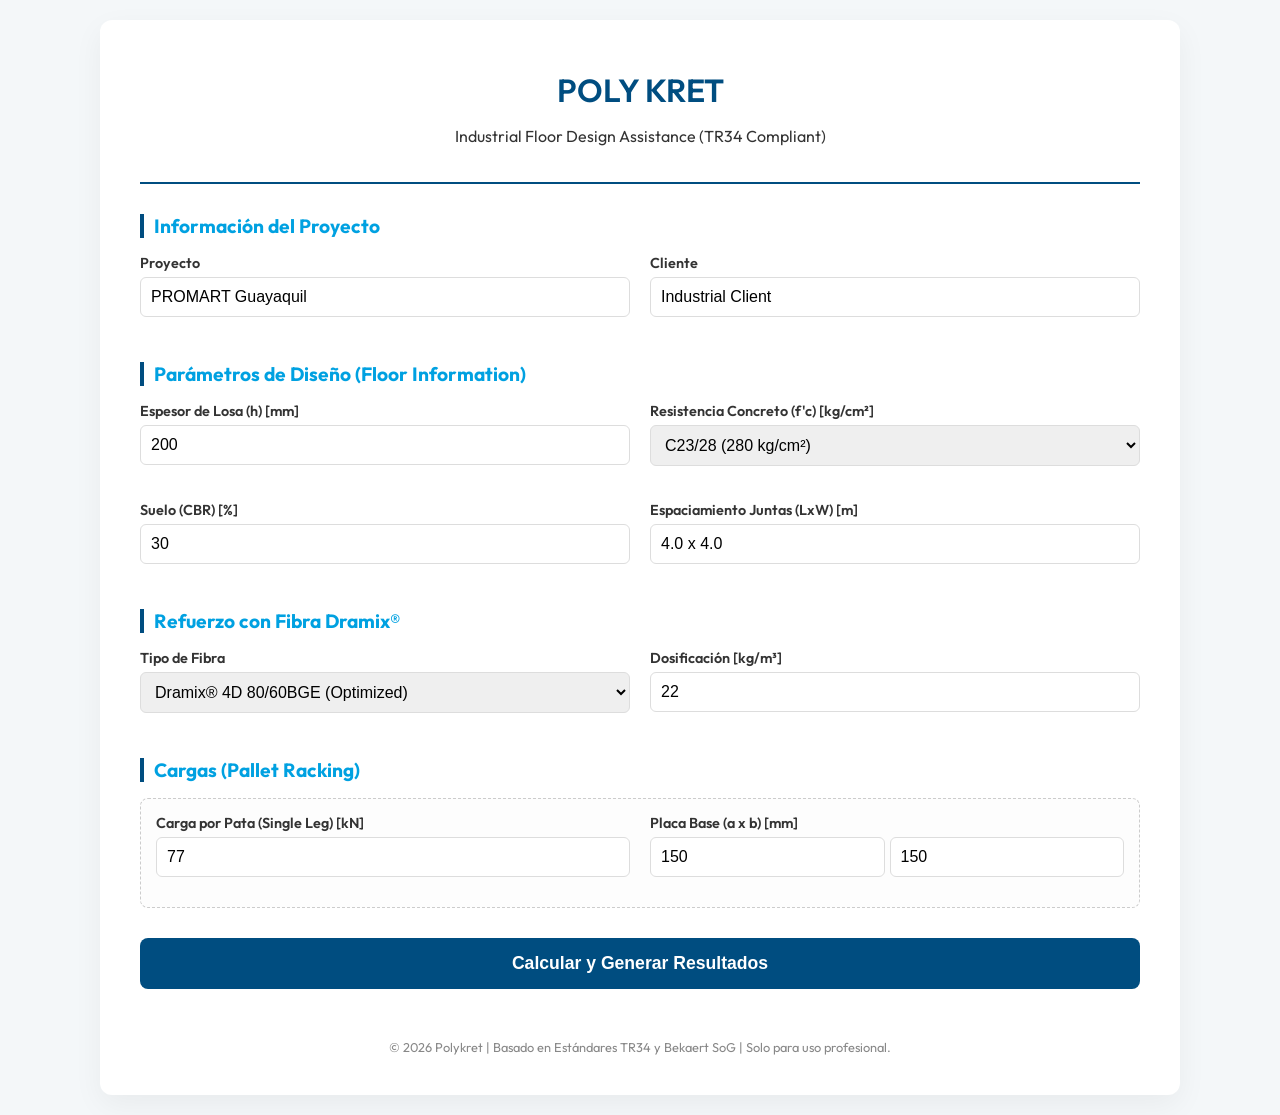
==== templates/index.html @ f8fa5a1f "Final Refactor: Exact Bekaert parameters and SoG Promart formulas" ====
<!DOCTYPE html>
<html lang="es">
<head>
    <meta charset="UTF-8">
    <meta name="viewport" content="width=device-width, initial-scale=1.0">
    <title>Polykret | Material Calculator (Bekaert Standard)</title>
    <link href="https://fonts.googleapis.com/css2?family=Outfit:wght@300;400;600&display=swap" rel="stylesheet">
    <style>
        :root {
            --primary: #004d80;
            --secondary: #00a1e1;
            --accent: #ffcc00;
            --bg: #f4f7f9;
            --card: #ffffff;
            --text: #333;
        }

        body {
            font-family: 'Outfit', sans-serif;
            background-color: var(--bg);
            color: var(--text);
            margin: 0;
            padding: 20px;
        }

        .container {
            max-width: 1000px;
            margin: 0 auto;
            background: var(--card);
            padding: 40px;
            border-radius: 12px;
            box-shadow: 0 10px 30px rgba(0,0,0,0.05);
        }

        header {
            text-align: center;
            border-bottom: 2px solid var(--primary);
            margin-bottom: 30px;
            padding-bottom: 20px;
        }

        header img {
            max-width: 200px;
        }

        h1 { color: var(--primary); margin: 10px 0 5px; font-weight: 600; }
        h2 { color: var(--secondary); font-size: 1.2rem; border-left: 4px solid var(--primary); padding-left: 10px; margin-top: 30px; }

        .form-grid {
            display: grid;
            grid-template-columns: 1fr 1fr;
            gap: 20px;
        }

        .input-group { margin-bottom: 15px; }
        label { display: block; font-weight: 600; margin-bottom: 5px; font-size: 0.9rem; }
        input, select {
            width: 100%;
            padding: 10px;
            border: 1px solid #ddd;
            border-radius: 6px;
            font-size: 1rem;
            box-sizing: border-box;
        }

        .rack-grid {
            background: #fdfdfd;
            padding: 15px;
            border: 1px dashed #ccc;
            border-radius: 8px;
            margin-top: 10px;
        }

        button {
            width: 100%;
            padding: 15px;
            background: var(--primary);
            color: white;
            border: none;
            border-radius: 8px;
            font-size: 1.1rem;
            font-weight: 600;
            cursor: pointer;
            transition: background 0.3s;
            margin-top: 30px;
        }

        button:hover { background: var(--secondary); }

        #results {
            margin-top: 40px;
            padding: 25px;
            background: #eef6fc;
            border-radius: 10px;
            display: none;
        }

        .util-tag {
            display: inline-block;
            padding: 4px 10px;
            border-radius: 4px;
            font-weight: bold;
            font-size: 0.85rem;
        }
        .util-ok { background: #d4edda; color: #155724; }
        .util-fail { background: #f8d7da; color: #721c24; }

        .footer {
            text-align: center;
            margin-top: 50px;
            font-size: 0.8rem;
            color: #888;
        }
    </style>
</head>
<body>

<div class="container">
    <header>
        <h1>POLY KRET</h1>
        <p>Industrial Floor Design Assistance (TR34 Compliant)</p>
    </header>

    <form id="calcForm">
        <h2>Información del Proyecto</h2>
        <div class="form-grid">
            <div class="input-group">
                <label>Proyecto</label>
                <input type="text" name="project_name" value="PROMART Guayaquil">
            </div>
            <div class="input-group">
                <label>Cliente</label>
                <input type="text" name="client_name" value="Industrial Client">
            </div>
        </div>

        <h2>Parámetros de Diseño (Floor Information)</h2>
        <div class="form-grid">
            <div class="input-group">
                <label>Espesor de Losa (h) [mm]</label>
                <input type="number" name="thickness" value="200" required>
            </div>
            <div class="input-group">
                <label>Resistencia Concreto (f'c) [kg/cm²]</label>
                <select name="fc">
                    <option value="210">C17/21 (210 kg/cm²)</option>
                    <option value="240">C20/24 (240 kg/cm²)</option>
                    <option value="280" selected>C23/28 (280 kg/cm²)</option>
                    <option value="350">C28/35 (350 kg/cm²)</option>
                </select>
            </div>
            <div class="input-group">
                <label>Suelo (CBR) [%]</label>
                <input type="number" name="cbr" value="30" step="0.1" required>
            </div>
            <div class="input-group">
                <label>Espaciamiento Juntas (LxW) [m]</label>
                <input type="text" name="joint_spacing" value="4.0 x 4.0">
            </div>
        </div>

        <h2>Refuerzo con Fibra Dramix®</h2>
        <div class="form-grid">
            <div class="input-group">
                <label>Tipo de Fibra</label>
                <select name="fiber_type">
                    <option value="4D 80/60BGE">Dramix® 4D 80/60BGE (Optimized)</option>
                    <option value="3D 80/60BG">Dramix® 3D 80/60BG</option>
                    <option value="5D 65/60BG">Dramix® 5D 65/60BG</option>
                </select>
            </div>
            <div class="input-group">
                <label>Dosificación [kg/m³]</label>
                <input type="number" name="dosage" value="22" step="0.5" required>
            </div>
        </div>

        <h2>Cargas (Pallet Racking)</h2>
        <div class="rack-grid">
            <div class="form-grid">
                <div class="input-group">
                    <label>Carga por Pata (Single Leg) [kN]</label>
                    <input type="number" name="load_f" value="77" required>
                </div>
                <div class="input-group">
                    <label>Placa Base (a x b) [mm]</label>
                    <div style="display:flex;gap:5px;">
                        <input type="number" name="plate_x" value="150">
                        <input type="number" name="plate_y" value="150">
                    </div>
                </div>
            </div>
        </div>

        <button type="submit">Calcular y Generar Resultados</button>
    </form>

    <div id="results">
        <h2 style="margin-top:0">Resultados del Análisis</h2>
        <div id="resultsContent"></div>
        <form action="/generate-pdf" method="POST" id="pdfForm" style="margin-top:20px;">
            <!-- Hidden inputs will be filled by JS -->
            <div id="hiddenInputs"></div>
            <button type="submit" style="background:#28a745">Descargar Memoria Técnica PDF</button>
        </form>
    </div>

    <div class="footer">
        © 2026 Polykret | Basado en Estándares TR34 y Bekaert SoG | Solo para uso profesional.
    </div>
</div>

<script>
    const form = document.getElementById('calcForm');
    const resultsDiv = document.getElementById('results');
    const resultsContent = document.getElementById('resultsContent');
    const hiddenInputs = document.getElementById('hiddenInputs');

    form.onsubmit = async (e) => {
        e.preventDefault();
        const formData = new FormData(form);
        const response = await fetch('/calculate', {
            method: 'POST',
            body: formData
        });
        const data = await response.json();

        resultsContent.innerHTML = `
            <div class="form-grid">
                <div>
                    <p><strong>Módulo K (Suelo):</strong> ${data.k_val} N/mm³</p>
                    <p><strong>Longitud Elástica:</strong> ${data.lel} mm</p>
                </div>
                <div>
                    <p><strong>Pu Centro (ULS):</strong> ${data.m_rd_total} kNm/m</p>
                    <p><strong>Pu Fisuración:</strong> ${data.m_rd_c} kNm/m</p>
                </div>
            </div>
            <h3>Verificaciones de Utilización</h3>
            <table style="width:100%; text-align:left; border-collapse:collapse;">
                <tr style="border-bottom:1px solid #ccc"><th>Posición</th><th>Momento (kNm/m)</th><th>Utilización</th></tr>
                <tr><td>Centro</td><td>${data.m_ed_center}</td><td><span class="util-tag ${data.utilization <= 100 ? 'util-ok' : 'util-fail'}">${data.utilization}%</span></td></tr>
                <tr><td>Juntas</td><td>${data.m_ed_joint}</td><td><span class="util-tag ${data.utilization_joint <= 100 ? 'util-ok' : 'util-fail'}">${data.utilization_joint}%</span></td></tr>
                <tr><td>Bordes</td><td>${data.m_ed_edge}</td><td><span class="util-tag ${data.utilization_edge <= 100 ? 'util-ok' : 'util-fail'}">${data.utilization_edge}%</span></td></tr>
                <tr><td>Suelo</td><td>${data.p_ed_soil} kN/m²</td><td><span class="util-tag ${data.utilization_soil <= 100 ? 'util-ok' : 'util-fail'}">${data.utilization_soil}%</span></td></tr>
            </table>
        `;
        
        resultsDiv.style.display = 'block';

        // Prepare PDF form
        hiddenInputs.innerHTML = '';
        for (let pair of formData.entries()) {
            const input = document.createElement('input');
            input.type = 'hidden';
            input.name = pair[0];
            input.value = pair[1];
            hiddenInputs.appendChild(input);
        }
    };
</script>

</body>
</html>
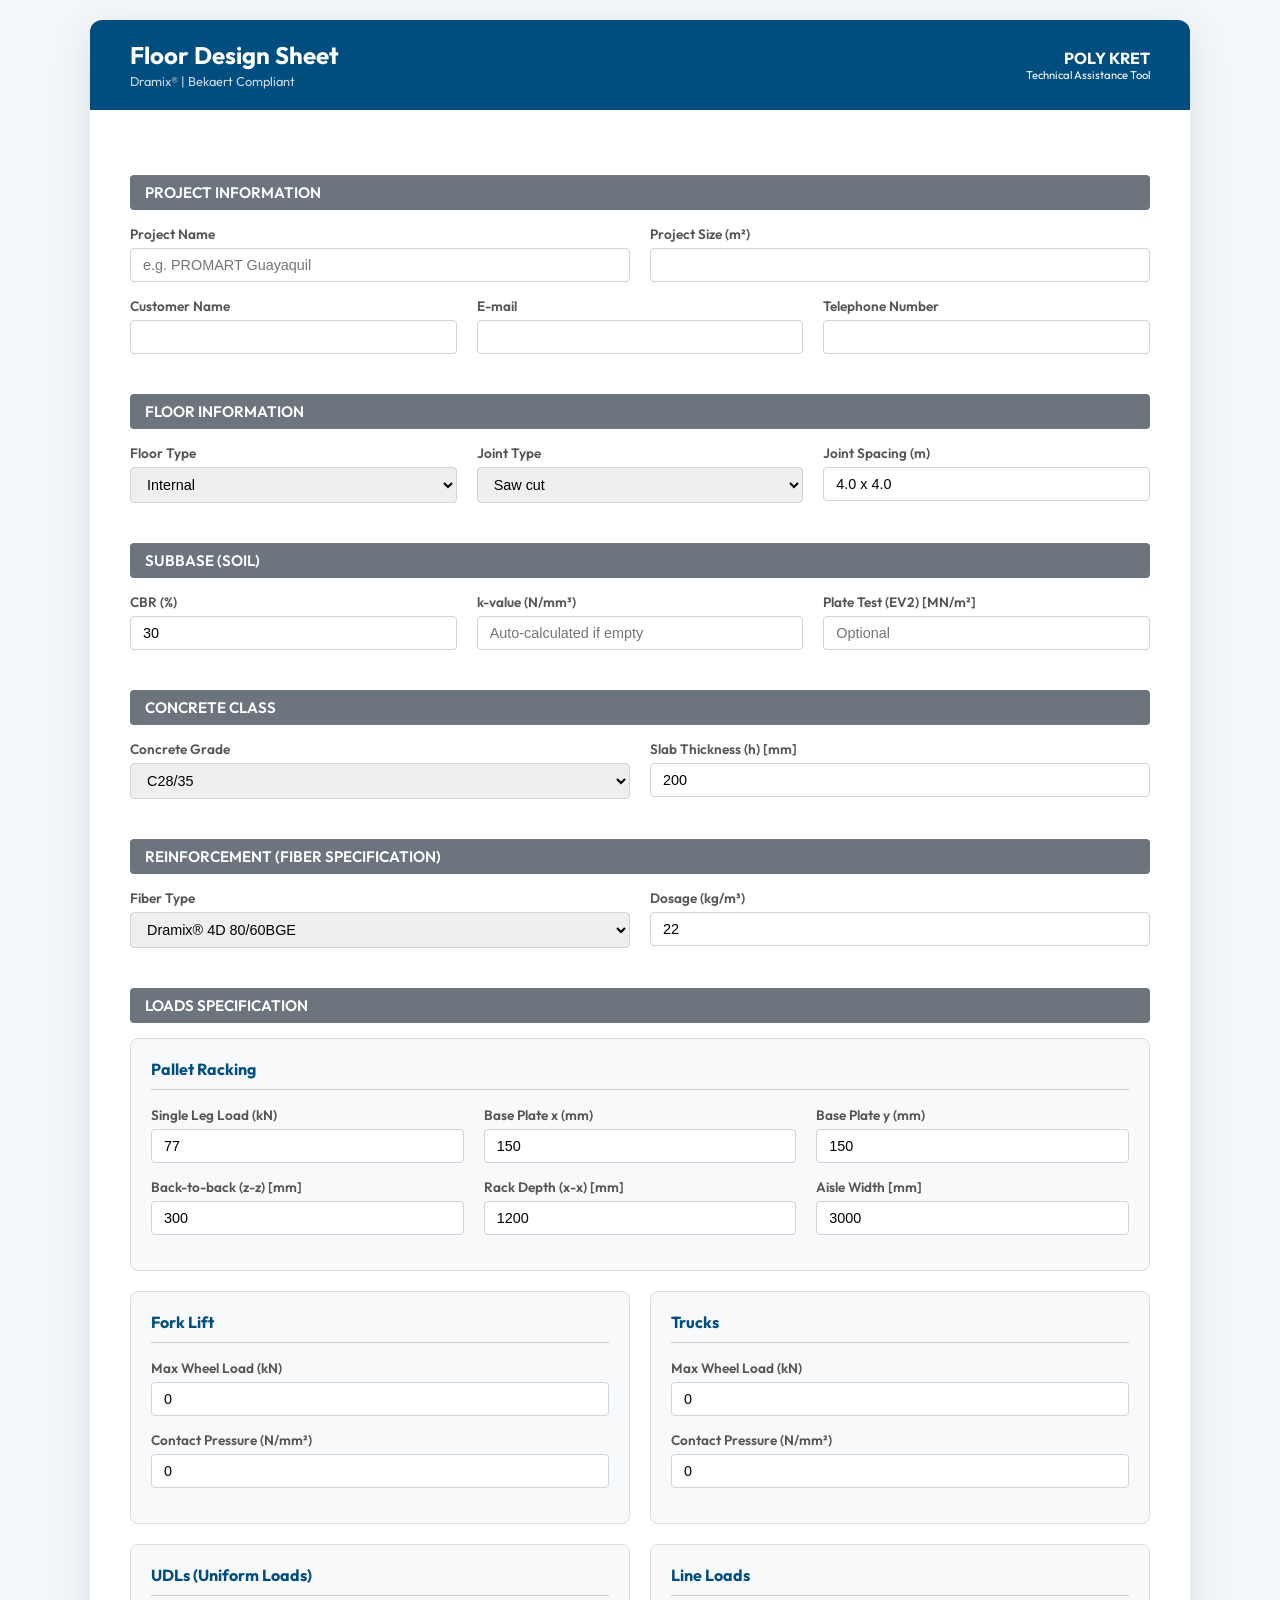
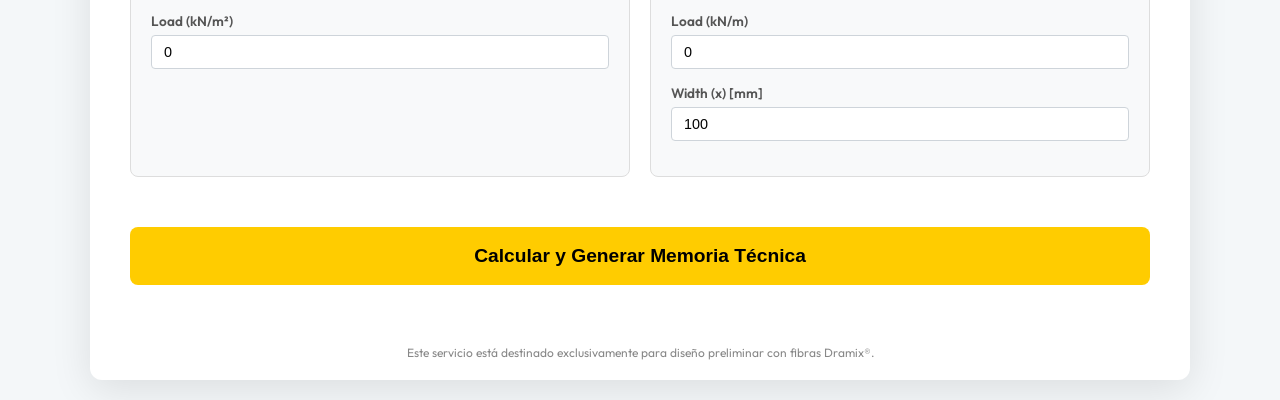
==== commit 346860bb: "High Fidelity: Full Bekaert Floor Design Sheet implementation" ====
--- a/templates/index.html
+++ b/templates/index.html
@@ -3,7 +3,7 @@
 <head>
     <meta charset="UTF-8">
     <meta name="viewport" content="width=device-width, initial-scale=1.0">
-    <title>Polykret | Material Calculator (Bekaert Standard)</title>
+    <title>Polykret | Bekaert Floor Design Sheet</title>
     <link href="https://fonts.googleapis.com/css2?family=Outfit:wght@300;400;600&display=swap" rel="stylesheet">
     <style>
         :root {
@@ -12,250 +12,375 @@
             --accent: #ffcc00;
             --bg: #f4f7f9;
             --card: #ffffff;
-            --text: #333;
+            --section-bg: #f8f9fa;
         }
 
         body {
             font-family: 'Outfit', sans-serif;
             background-color: var(--bg);
-            color: var(--text);
+            color: #333;
             margin: 0;
             padding: 20px;
         }
 
         .container {
-            max-width: 1000px;
+            max-width: 1100px;
             margin: 0 auto;
             background: var(--card);
-            padding: 40px;
+            padding: 0;
             border-radius: 12px;
-            box-shadow: 0 10px 30px rgba(0,0,0,0.05);
-        }
-
-        header {
-            text-align: center;
-            border-bottom: 2px solid var(--primary);
-            margin-bottom: 30px;
-            padding-bottom: 20px;
-        }
-
-        header img {
-            max-width: 200px;
-        }
-
-        h1 { color: var(--primary); margin: 10px 0 5px; font-weight: 600; }
-        h2 { color: var(--secondary); font-size: 1.2rem; border-left: 4px solid var(--primary); padding-left: 10px; margin-top: 30px; }
-
-        .form-grid {
-            display: grid;
-            grid-template-columns: 1fr 1fr;
-            gap: 20px;
-        }
-
-        .input-group { margin-bottom: 15px; }
-        label { display: block; font-weight: 600; margin-bottom: 5px; font-size: 0.9rem; }
-        input, select {
-            width: 100%;
-            padding: 10px;
-            border: 1px solid #ddd;
-            border-radius: 6px;
-            font-size: 1rem;
-            box-sizing: border-box;
-        }
-
-        .rack-grid {
-            background: #fdfdfd;
-            padding: 15px;
-            border: 1px dashed #ccc;
-            border-radius: 8px;
-            margin-top: 10px;
-        }
-
-        button {
-            width: 100%;
-            padding: 15px;
+            box-shadow: 0 10px 40px rgba(0,0,0,0.1);
+            overflow: hidden;
+        }
+
+        .header-bar {
             background: var(--primary);
             color: white;
+            padding: 20px 40px;
+            display: flex;
+            justify-content: space-between;
+            align-items: center;
+        }
+
+        .header-bar h1 { margin: 0; font-size: 1.5rem; }
+
+        .form-content { padding: 40px; }
+
+        .section-title {
+            background: #6c757d;
+            color: white;
+            padding: 8px 15px;
+            font-weight: 600;
+            margin: 25px 0 15px 0;
+            border-radius: 4px;
+            font-size: 0.95rem;
+            text-transform: uppercase;
+        }
+
+        .grid-3 { display: grid; grid-template-columns: 1fr 1fr 1fr; gap: 20px; }
+        .grid-2 { display: grid; grid-template-columns: 1fr 1fr; gap: 20px; }
+
+        .input-group { margin-bottom: 15px; }
+        label { display: block; font-weight: 600; font-size: 0.85rem; margin-bottom: 5px; color: #555; }
+        input, select, textarea {
+            width: 100%;
+            padding: 8px 12px;
+            border: 1px solid #ced4da;
+            border-radius: 4px;
+            font-size: 0.9rem;
+            box-sizing: border-box;
+        }
+
+        input:focus { border-color: var(--secondary); outline: none; }
+
+        .load-box {
+            border: 1px solid #ddd;
+            padding: 20px;
+            border-radius: 8px;
+            background: var(--section-bg);
+            margin-bottom: 20px;
+        }
+
+        .load-box h3 {
+            margin-top: 0;
+            font-size: 1rem;
+            color: var(--primary);
+            border-bottom: 1px solid #ccc;
+            padding-bottom: 10px;
+        }
+
+        .unit-select {
+            background: #eee;
+            width: auto;
+            border-left: none;
+            border-radius: 0 4px 4px 0;
+        }
+
+        .input-with-unit { display: flex; }
+        .input-with-unit input { border-radius: 4px 0 0 4px; }
+
+        button.submit-btn {
+            background: var(--accent);
+            color: #000;
             border: none;
-            border-radius: 8px;
-            font-size: 1.1rem;
+            padding: 18px;
+            width: 100%;
+            font-size: 1.2rem;
             font-weight: 600;
             cursor: pointer;
-            transition: background 0.3s;
+            border-radius: 8px;
             margin-top: 30px;
-        }
-
-        button:hover { background: var(--secondary); }
+            transition: transform 0.2s;
+        }
+
+        button.submit-btn:hover { transform: translateY(-2px); background: #e6b800; }
 
         #results {
-            margin-top: 40px;
-            padding: 25px;
+            display: none;
+            padding: 30px;
+            background: #fff;
+            border-top: 5px solid var(--secondary);
+            margin-top: 20px;
+        }
+
+        .result-card {
             background: #eef6fc;
+            padding: 20px;
             border-radius: 10px;
-            display: none;
-        }
-
-        .util-tag {
-            display: inline-block;
-            padding: 4px 10px;
-            border-radius: 4px;
-            font-weight: bold;
-            font-size: 0.85rem;
-        }
-        .util-ok { background: #d4edda; color: #155724; }
-        .util-fail { background: #f8d7da; color: #721c24; }
-
-        .footer {
-            text-align: center;
-            margin-top: 50px;
-            font-size: 0.8rem;
-            color: #888;
+            margin-bottom: 20px;
         }
     </style>
 </head>
 <body>
 
 <div class="container">
-    <header>
-        <h1>POLY KRET</h1>
-        <p>Industrial Floor Design Assistance (TR34 Compliant)</p>
-    </header>
-
-    <form id="calcForm">
-        <h2>Información del Proyecto</h2>
-        <div class="form-grid">
-            <div class="input-group">
-                <label>Proyecto</label>
-                <input type="text" name="project_name" value="PROMART Guayaquil">
-            </div>
-            <div class="input-group">
-                <label>Cliente</label>
-                <input type="text" name="client_name" value="Industrial Client">
-            </div>
-        </div>
-
-        <h2>Parámetros de Diseño (Floor Information)</h2>
-        <div class="form-grid">
-            <div class="input-group">
-                <label>Espesor de Losa (h) [mm]</label>
+    <div class="header-bar">
+        <div>
+            <h1>Floor Design Sheet</h1>
+            <span style="opacity: 0.8; font-size: 0.8rem;">Dramix® | Bekaert Compliant</span>
+        </div>
+        <div style="text-align: right;">
+            <div style="font-weight: bold;">POLY KRET</div>
+            <div style="font-size: 0.7rem;">Technical Assistance Tool</div>
+        </div>
+    </div>
+
+    <form id="masterForm" class="form-content">
+        <!-- PROJECT INFO -->
+        <div class="section-title">Project Information</div>
+        <div class="grid-2">
+            <div class="input-group">
+                <label>Project Name</label>
+                <input type="text" name="project_name" placeholder="e.g. PROMART Guayaquil">
+            </div>
+            <div class="input-group">
+                <label>Project Size (m²)</label>
+                <input type="number" name="project_size">
+            </div>
+        </div>
+        <div class="grid-3">
+            <div class="input-group">
+                <label>Customer Name</label>
+                <input type="text" name="client_name">
+            </div>
+            <div class="input-group">
+                <label>E-mail</label>
+                <input type="email" name="email">
+            </div>
+            <div class="input-group">
+                <label>Telephone Number</label>
+                <input type="text" name="phone">
+            </div>
+        </div>
+
+        <!-- FLOOR INFO -->
+        <div class="section-title">Floor Information</div>
+        <div class="grid-3">
+            <div class="input-group">
+                <label>Floor Type</label>
+                <select name="floor_type">
+                    <option value="Internal">Internal</option>
+                    <option value="External">External</option>
+                </select>
+            </div>
+            <div class="input-group">
+                <label>Joint Type</label>
+                <select name="joint_type">
+                    <option value="Saw cut">Saw cut</option>
+                    <option value="Jointless">Jointless</option>
+                </select>
+            </div>
+            <div class="input-group">
+                <label>Joint Spacing (m)</label>
+                <input type="text" name="joint_spacing" value="4.0 x 4.0">
+            </div>
+        </div>
+
+        <!-- SUBBASE -->
+        <div class="section-title">Subbase (Soil)</div>
+        <div class="grid-3">
+            <div class="input-group">
+                <label>CBR (%)</label>
+                <input type="number" name="cbr" value="30" step="0.1">
+            </div>
+            <div class="input-group">
+                <label>k-value (N/mm³)</label>
+                <input type="number" name="k_val" placeholder="Auto-calculated if empty" step="0.0001">
+            </div>
+            <div class="input-group">
+                <label>Plate Test (EV2) [MN/m²]</label>
+                <input type="number" name="ev2" placeholder="Optional">
+            </div>
+        </div>
+
+        <!-- CONCRETE -->
+        <div class="section-title">Concrete Class</div>
+        <div class="grid-2">
+            <div class="input-group">
+                <label>Concrete Grade</label>
+                <select name="fc">
+                    <option value="20">C20/25 (B20)</option>
+                    <option value="25">C25/30 (B25)</option>
+                    <option value="28" selected>C28/35</option>
+                    <option value="30">C30/37 (B30)</option>
+                    <option value="32">C32/40</option>
+                </select>
+            </div>
+            <div class="input-group">
+                <label>Slab Thickness (h) [mm]</label>
                 <input type="number" name="thickness" value="200" required>
             </div>
-            <div class="input-group">
-                <label>Resistencia Concreto (f'c) [kg/cm²]</label>
-                <select name="fc">
-                    <option value="210">C17/21 (210 kg/cm²)</option>
-                    <option value="240">C20/24 (240 kg/cm²)</option>
-                    <option value="280" selected>C23/28 (280 kg/cm²)</option>
-                    <option value="350">C28/35 (350 kg/cm²)</option>
+        </div>
+
+        <!-- REINFORCEMENT -->
+        <div class="section-title">Reinforcement (Fiber specification)</div>
+        <div class="grid-2">
+            <div class="input-group">
+                <label>Fiber Type</label>
+                <select name="fiber_type">
+                    <option value="4D 80/60BGE">Dramix® 4D 80/60BGE</option>
+                    <option value="3D 80/60BG">Dramix® 3D 80/60BG</option>
                 </select>
             </div>
             <div class="input-group">
-                <label>Suelo (CBR) [%]</label>
-                <input type="number" name="cbr" value="30" step="0.1" required>
-            </div>
-            <div class="input-group">
-                <label>Espaciamiento Juntas (LxW) [m]</label>
-                <input type="text" name="joint_spacing" value="4.0 x 4.0">
-            </div>
-        </div>
-
-        <h2>Refuerzo con Fibra Dramix®</h2>
-        <div class="form-grid">
-            <div class="input-group">
-                <label>Tipo de Fibra</label>
-                <select name="fiber_type">
-                    <option value="4D 80/60BGE">Dramix® 4D 80/60BGE (Optimized)</option>
-                    <option value="3D 80/60BG">Dramix® 3D 80/60BG</option>
-                    <option value="5D 65/60BG">Dramix® 5D 65/60BG</option>
-                </select>
-            </div>
-            <div class="input-group">
-                <label>Dosificación [kg/m³]</label>
-                <input type="number" name="dosage" value="22" step="0.5" required>
-            </div>
-        </div>
-
-        <h2>Cargas (Pallet Racking)</h2>
-        <div class="rack-grid">
-            <div class="form-grid">
-                <div class="input-group">
-                    <label>Carga por Pata (Single Leg) [kN]</label>
-                    <input type="number" name="load_f" value="77" required>
-                </div>
-                <div class="input-group">
-                    <label>Placa Base (a x b) [mm]</label>
-                    <div style="display:flex;gap:5px;">
-                        <input type="number" name="plate_x" value="150">
-                        <input type="number" name="plate_y" value="150">
-                    </div>
-                </div>
-            </div>
-        </div>
-
-        <button type="submit">Calcular y Generar Resultados</button>
+                <label>Dosage (kg/m³)</label>
+                <input type="number" name="dosage" value="22" step="0.5">
+            </div>
+        </div>
+
+        <div class="section-title">Loads Specification</div>
+        
+        <!-- PALLET RACKING -->
+        <div class="load-box">
+            <h3>Pallet Racking</h3>
+            <div class="grid-3">
+                <div class="input-group">
+                    <label>Single Leg Load (kN)</label>
+                    <input type="number" name="load_f" value="77">
+                </div>
+                <div class="input-group">
+                    <label>Base Plate x (mm)</label>
+                    <input type="number" name="plate_x" value="150">
+                </div>
+                <div class="input-group">
+                    <label>Base Plate y (mm)</label>
+                    <input type="number" name="plate_y" value="150">
+                </div>
+            </div>
+            <div class="grid-3">
+                <div class="input-group">
+                    <label>Back-to-back (z-z) [mm]</label>
+                    <input type="number" name="rack_z" value="300">
+                </div>
+                <div class="input-group">
+                    <label>Rack Depth (x-x) [mm]</label>
+                    <input type="number" name="rack_x" value="1200">
+                </div>
+                <div class="input-group">
+                    <label>Aisle Width [mm]</label>
+                    <input type="number" name="aisle_w" value="3000">
+                </div>
+            </div>
+        </div>
+
+        <!-- VEHICLES -->
+        <div class="grid-2">
+            <div class="load-box">
+                <h3>Fork Lift</h3>
+                <div class="input-group">
+                    <label>Max Wheel Load (kN)</label>
+                    <input type="number" name="fl_wheel_load" value="0">
+                </div>
+                <div class="input-group">
+                    <label>Contact Pressure (N/mm²)</label>
+                    <input type="number" name="fl_pressure" value="0" step="0.1">
+                </div>
+            </div>
+            <div class="load-box">
+                <h3>Trucks</h3>
+                <div class="input-group">
+                    <label>Max Wheel Load (kN)</label>
+                    <input type="number" name="tr_wheel_load" value="0">
+                </div>
+                <div class="input-group">
+                    <label>Contact Pressure (N/mm²)</label>
+                    <input type="number" name="tr_pressure" value="0" step="0.1">
+                </div>
+            </div>
+        </div>
+
+        <!-- OTHERS -->
+        <div class="grid-2">
+            <div class="load-box">
+                <h3>UDLs (Uniform Loads)</h3>
+                <div class="input-group">
+                    <label>Load (kN/m²)</label>
+                    <input type="number" name="udl_q" value="0">
+                </div>
+            </div>
+            <div class="load-box">
+                <h3>Line Loads</h3>
+                <div class="input-group">
+                    <label>Load (kN/m)</label>
+                    <input type="number" name="line_p" value="0">
+                </div>
+                <div class="input-group">
+                    <label>Width (x) [mm]</label>
+                    <input type="number" name="line_w" value="100">
+                </div>
+            </div>
+        </div>
+
+        <button type="submit" class="submit-btn">Calcular y Generar Memoria Técnica</button>
     </form>
 
     <div id="results">
-        <h2 style="margin-top:0">Resultados del Análisis</h2>
-        <div id="resultsContent"></div>
-        <form action="/generate-pdf" method="POST" id="pdfForm" style="margin-top:20px;">
-            <!-- Hidden inputs will be filled by JS -->
-            <div id="hiddenInputs"></div>
-            <button type="submit" style="background:#28a745">Descargar Memoria Técnica PDF</button>
+        <div class="result-card">
+            <h2 style="margin-top:0; color: var(--primary);">Análisis Estructural Terminado</h2>
+            <div id="resultsSummary"></div>
+        </div>
+        <form action="/generate-pdf" method="POST" id="pdfForm">
+            <div id="hiddenParams"></div>
+            <button type="submit" style="background:#28a745; color:white; border:none; padding:15px; width:100%; border-radius:8px; cursor:pointer; font-weight:600;">Descargar Memoria Completa (PDF)</button>
         </form>
     </div>
 
-    <div class="footer">
-        © 2026 Polykret | Basado en Estándares TR34 y Bekaert SoG | Solo para uso profesional.
+    <div style="padding: 20px; text-align: center; color: #888; font-size: 0.75rem;">
+        Este servicio está destinado exclusivamente para diseño preliminar con fibras Dramix®.
     </div>
 </div>
 
 <script>
-    const form = document.getElementById('calcForm');
-    const resultsDiv = document.getElementById('results');
-    const resultsContent = document.getElementById('resultsContent');
-    const hiddenInputs = document.getElementById('hiddenInputs');
+    const form = document.getElementById('masterForm');
+    const results = document.getElementById('results');
+    const summary = document.getElementById('resultsSummary');
+    const hidden = document.getElementById('hiddenParams');
 
     form.onsubmit = async (e) => {
         e.preventDefault();
-        const formData = new FormData(form);
-        const response = await fetch('/calculate', {
-            method: 'POST',
-            body: formData
-        });
-        const data = await response.json();
-
-        resultsContent.innerHTML = `
-            <div class="form-grid">
+        const fd = new FormData(form);
+        const resp = await fetch('/calculate', { method: 'POST', body: fd });
+        const data = await resp.json();
+
+        summary.innerHTML = `
+            <div class="grid-2">
                 <div>
-                    <p><strong>Módulo K (Suelo):</strong> ${data.k_val} N/mm³</p>
-                    <p><strong>Longitud Elástica:</strong> ${data.lel} mm</p>
-                </div>
-                <div>
-                    <p><strong>Pu Centro (ULS):</strong> ${data.m_rd_total} kNm/m</p>
-                    <p><strong>Pu Fisuración:</strong> ${data.m_rd_c} kNm/m</p>
-                </div>
-            </div>
-            <h3>Verificaciones de Utilización</h3>
-            <table style="width:100%; text-align:left; border-collapse:collapse;">
-                <tr style="border-bottom:1px solid #ccc"><th>Posición</th><th>Momento (kNm/m)</th><th>Utilización</th></tr>
-                <tr><td>Centro</td><td>${data.m_ed_center}</td><td><span class="util-tag ${data.utilization <= 100 ? 'util-ok' : 'util-fail'}">${data.utilization}%</span></td></tr>
-                <tr><td>Juntas</td><td>${data.m_ed_joint}</td><td><span class="util-tag ${data.utilization_joint <= 100 ? 'util-ok' : 'util-fail'}">${data.utilization_joint}%</span></td></tr>
-                <tr><td>Bordes</td><td>${data.m_ed_edge}</td><td><span class="util-tag ${data.utilization_edge <= 100 ? 'util-ok' : 'util-fail'}">${data.utilization_edge}%</span></td></tr>
-                <tr><td>Suelo</td><td>${data.p_ed_soil} kN/m²</td><td><span class="util-tag ${data.utilization_soil <= 100 ? 'util-ok' : 'util-fail'}">${data.utilization_soil}%</span></td></tr>
-            </table>
+                    <p><strong>Espesor Solicitado:</strong> ${data.thickness} mm</p>
+                    <p><strong>Carga Crítica de Diseño:</strong> ${data.load_f} kN (Pallet Rack)</p>
+                </div>
+                <div style="text-align:right">
+                    <p style="font-size:1.5rem; margin:0">Utilización: <span style="color:${data.utilization > 100 ? 'red' : 'green'}">${data.utilization}%</span></p>
+                    <p><strong>Estado:</strong> ${data.utilization > 100 ? 'REDISEÑO' : 'ACEPTADO'}</p>
+                </div>
+            </div>
         `;
-        
-        resultsDiv.style.display = 'block';
-
-        // Prepare PDF form
-        hiddenInputs.innerHTML = '';
-        for (let pair of formData.entries()) {
-            const input = document.createElement('input');
-            input.type = 'hidden';
-            input.name = pair[0];
-            input.value = pair[1];
-            hiddenInputs.appendChild(input);
+        results.style.display = 'block';
+
+        hidden.innerHTML = '';
+        for (let [k, v] of fd.entries()) {
+            const inp = document.createElement('input');
+            inp.type = 'hidden'; inp.name = k; inp.value = v;
+            hidden.appendChild(inp);
         }
     };
 </script>
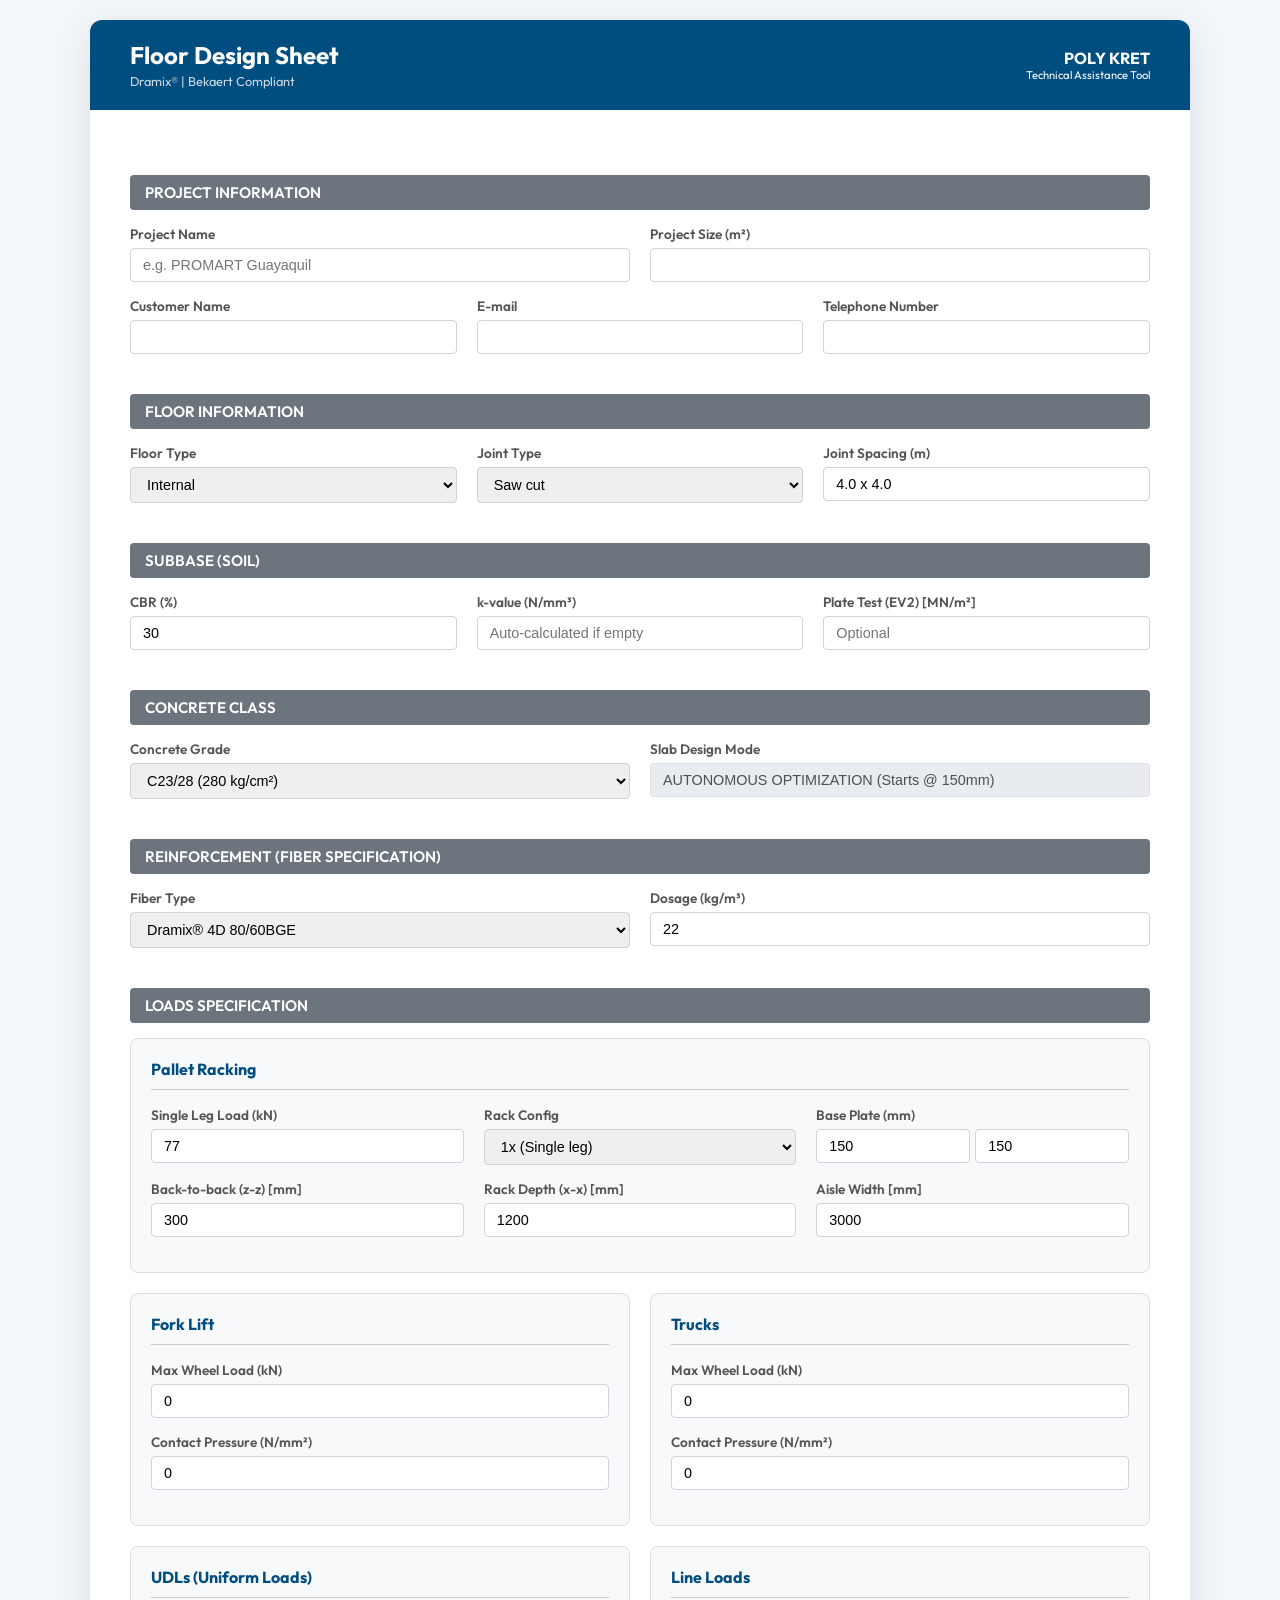
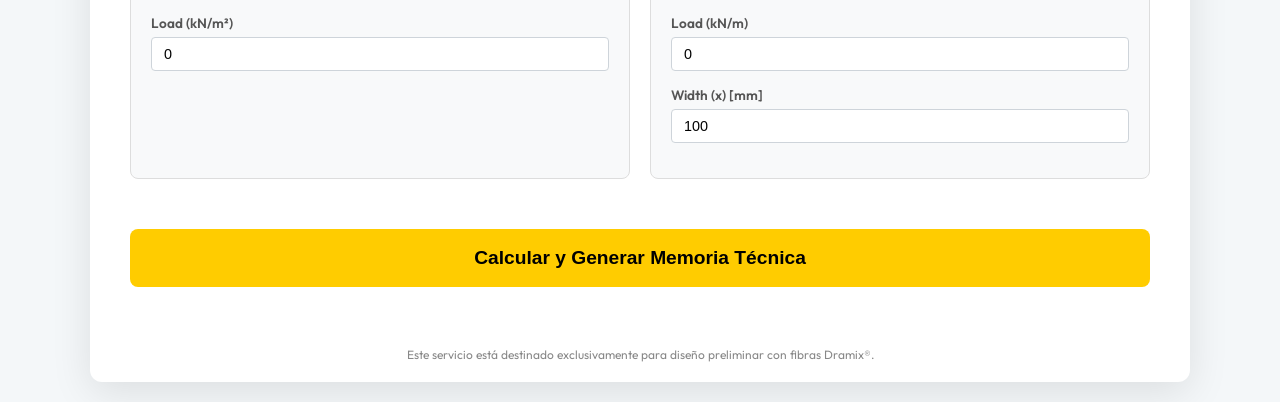
==== commit 95f42036: "Autonomous Optimizer: Implemented thickness loop logic starting at 150mm and TR34 utilization ratios" ====
--- a/templates/index.html
+++ b/templates/index.html
@@ -219,16 +219,15 @@
             <div class="input-group">
                 <label>Concrete Grade</label>
                 <select name="fc">
-                    <option value="20">C20/25 (B20)</option>
-                    <option value="25">C25/30 (B25)</option>
-                    <option value="28" selected>C28/35</option>
-                    <option value="30">C30/37 (B30)</option>
-                    <option value="32">C32/40</option>
+                    <option value="210">C17/21 (210 kg/cm²)</option>
+                    <option value="250">C20/25 (250 kg/cm²)</option>
+                    <option value="280" selected>C23/28 (280 kg/cm²)</option>
+                    <option value="350">C28/35 (350 kg/cm²)</option>
                 </select>
             </div>
             <div class="input-group">
-                <label>Slab Thickness (h) [mm]</label>
-                <input type="number" name="thickness" value="200" required>
+                <label>Slab Design Mode</label>
+                <input type="text" value="AUTONOMOUS OPTIMIZATION (Starts @ 150mm)" disabled style="background:#e9ecef; border:1px solid #dee2e6; color:#495057;">
             </div>
         </div>
 
@@ -259,12 +258,19 @@
                     <input type="number" name="load_f" value="77">
                 </div>
                 <div class="input-group">
-                    <label>Base Plate x (mm)</label>
-                    <input type="number" name="plate_x" value="150">
-                </div>
-                <div class="input-group">
-                    <label>Base Plate y (mm)</label>
-                    <input type="number" name="plate_y" value="150">
+                    <label>Rack Config</label>
+                    <select name="n_legs">
+                        <option value="1">1x (Single leg)</option>
+                        <option value="2">2x (Back-to-back)</option>
+                        <option value="4">4x (Group load)</option>
+                    </select>
+                </div>
+                <div class="input-group">
+                    <label>Base Plate (mm)</label>
+                    <div style="display:flex;gap:5px;">
+                        <input type="number" name="plate_x" value="150" placeholder="x">
+                        <input type="number" name="plate_y" value="150" placeholder="y">
+                    </div>
                 </div>
             </div>
             <div class="grid-3">
@@ -363,14 +369,26 @@
         const data = await resp.json();
 
         summary.innerHTML = `
+            <div style="text-align:center; padding:20px; border:2px solid #004d80; border-radius:15px; background:white; margin-bottom:20px;">
+                <h1 style="margin:0; font-size:3rem; color:#004d80;">${data.h} mm</h1>
+                <p style="font-weight:600; text-transform:uppercase; letter-spacing:1px; margin:5px 0;">Espesor Mínimo Recomendado</p>
+                <div style="display:inline-block; padding:5px 15px; background:#ffcc00; border-radius:20px; font-size:0.9rem; font-weight:bold;">
+                    Diseño Optimizado (TR34/Bekaert)
+                </div>
+            </div>
+            
             <div class="grid-2">
-                <div>
-                    <p><strong>Espesor Solicitado:</strong> ${data.thickness} mm</p>
-                    <p><strong>Carga Crítica de Diseño:</strong> ${data.load_f} kN (Pallet Rack)</p>
-                </div>
-                <div style="text-align:right">
-                    <p style="font-size:1.5rem; margin:0">Utilización: <span style="color:${data.utilization > 100 ? 'red' : 'green'}">${data.utilization}%</span></p>
-                    <p><strong>Estado:</strong> ${data.utilization > 100 ? 'REDISEÑO' : 'ACEPTADO'}</p>
+                <div class="result-card" style="background:#f8f9fa; border:1px solid #ddd;">
+                    <h3 style="margin-top:0">Ratios de Utilización</h3>
+                    <p>Flexión (Centro): <strong>${data.ratio_flex}</strong></p>
+                    <p>Punzonamiento: <strong>${data.ratio_punch}</strong></p>
+                    <p>Presión Suelo: <strong>${data.ratio_soil}</strong></p>
+                </div>
+                <div class="result-card" style="background:#f8f9fa; border:1px solid #ddd;">
+                    <h3 style="margin-top:0">Detalles Técnicos</h3>
+                    <p>Módulo K: ${data.k_val} N/mm³</p>
+                    <p>Longitud Elástica: ${data.lel} mm</p>
+                    <p>Dosificación: ${data.dosage} kg/m³</p>
                 </div>
             </div>
         `;
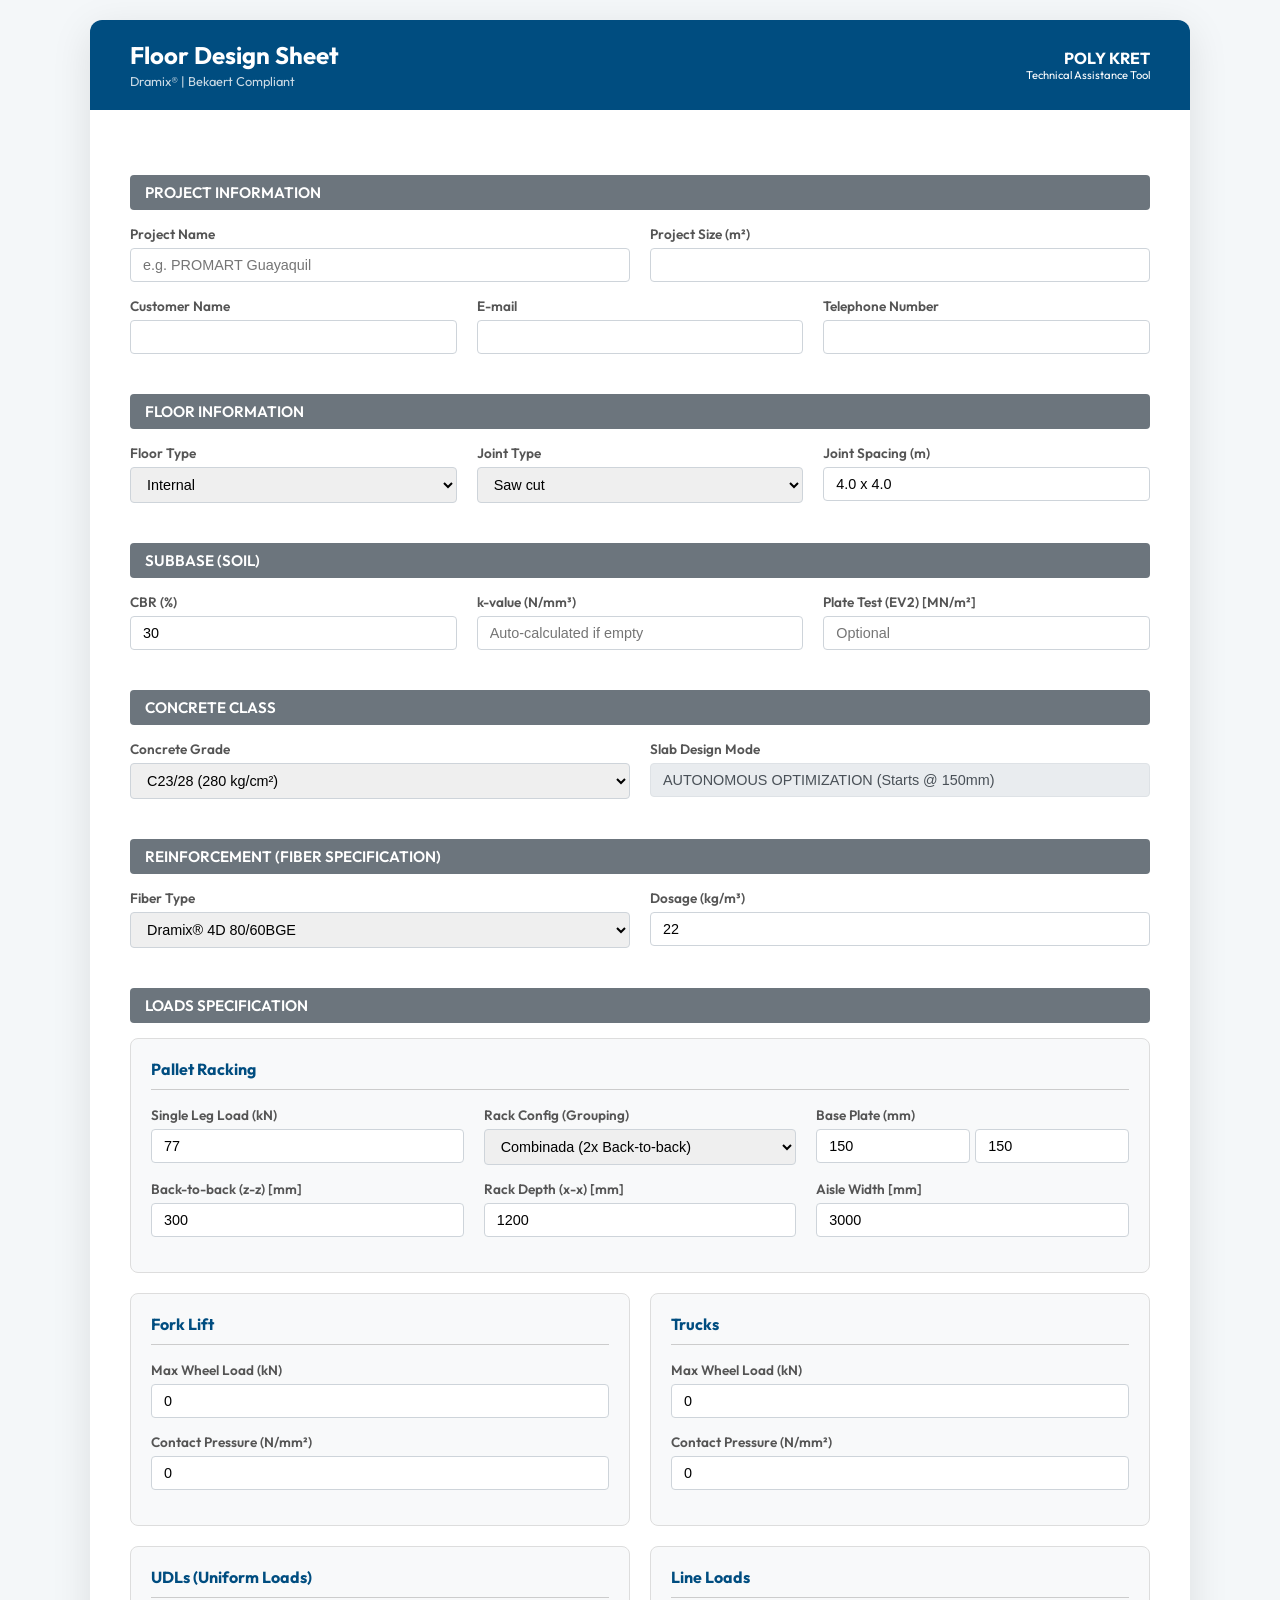
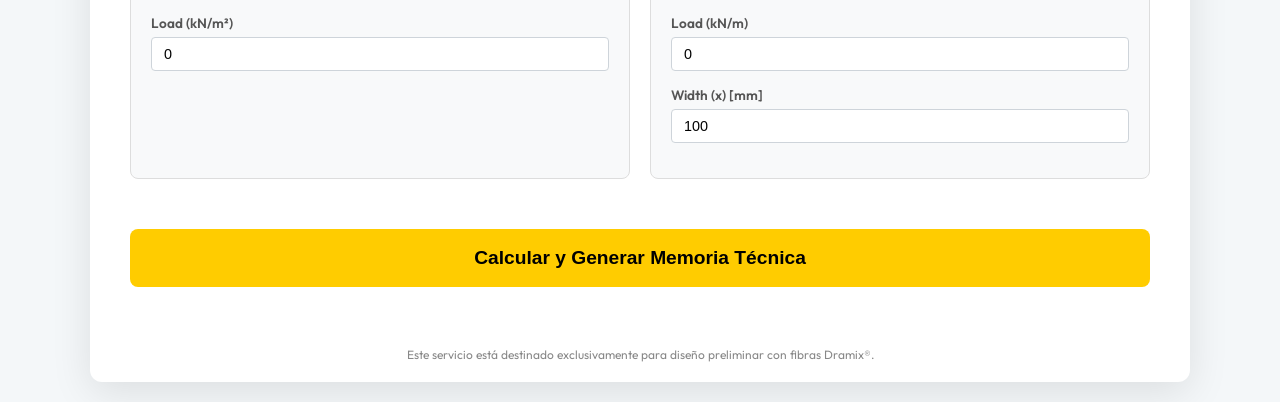
==== commit b2968fca: "Hard Rule: Absolute compliance ratio <= 1.0 and combined leg interaction logic" ====
--- a/templates/index.html
+++ b/templates/index.html
@@ -258,11 +258,11 @@
                     <input type="number" name="load_f" value="77">
                 </div>
                 <div class="input-group">
-                    <label>Rack Config</label>
+                    <label>Rack Config (Grouping)</label>
                     <select name="n_legs">
-                        <option value="1">1x (Single leg)</option>
-                        <option value="2">2x (Back-to-back)</option>
-                        <option value="4">4x (Group load)</option>
+                        <option value="1">Aislada (1x)</option>
+                        <option value="2" selected>Combinada (2x Back-to-back)</option>
+                        <option value="4">Cluster (4x legs)</option>
                     </select>
                 </div>
                 <div class="input-group">
@@ -368,27 +368,38 @@
         const resp = await fetch('/calculate', { method: 'POST', body: fd });
         const data = await resp.json();
 
+        const getStatusColor = (ratio) => {
+            if (ratio > 1.0) return '#dc3545'; // Rojo (Falla)
+            if (ratio >= 0.95) return '#ffc107'; // Amarillo (Alerta)
+            return '#28a745'; // Verde (Seguro)
+        };
+
         summary.innerHTML = `
+            ${data.technical_alert ? `
+                <div style="background:#fff3cd; color:#856404; padding:15px; border:1px solid #ffeeba; border-radius:8px; margin-bottom:20px; font-weight:bold; border-left:5px solid #ffc107;">
+                    ⚠️ ${data.technical_alert}
+                </div>
+            ` : ''}
             <div style="text-align:center; padding:20px; border:2px solid #004d80; border-radius:15px; background:white; margin-bottom:20px;">
                 <h1 style="margin:0; font-size:3rem; color:#004d80;">${data.h} mm</h1>
                 <p style="font-weight:600; text-transform:uppercase; letter-spacing:1px; margin:5px 0;">Espesor Mínimo Recomendado</p>
-                <div style="display:inline-block; padding:5px 15px; background:#ffcc00; border-radius:20px; font-size:0.9rem; font-weight:bold;">
-                    Diseño Optimizado (TR34/Bekaert)
+                <div style="display:inline-block; padding:5px 15px; background:${getStatusColor(data.max_ratio)}; color:${data.max_ratio >= 0.95 && data.max_ratio <= 1.0 ? 'black' : 'white'}; border-radius:20px; font-size:0.9rem; font-weight:bold;">
+                    ${data.max_ratio > 1.0 ? 'DISEÑO NO VIABLE' : data.max_ratio >= 0.95 ? 'DISEÑO AJUSTADO (ALERTA)' : 'DISEÑO SEGURO'}
                 </div>
             </div>
             
             <div class="grid-2">
                 <div class="result-card" style="background:#f8f9fa; border:1px solid #ddd;">
-                    <h3 style="margin-top:0">Ratios de Utilización</h3>
-                    <p>Flexión (Centro): <strong>${data.ratio_flex}</strong></p>
-                    <p>Punzonamiento: <strong>${data.ratio_punch}</strong></p>
-                    <p>Presión Suelo: <strong>${data.ratio_soil}</strong></p>
+                    <h3 style="margin-top:0">Ratios de Utilización (TR34)</h3>
+                    <p>Flexión (mEd/mRd): <strong style="color:${getStatusColor(data.ratio_flex)}">${data.ratio_flex}</strong></p>
+                    <p>Punzonamiento: <strong style="color:${getStatusColor(data.ratio_punch)}">${data.ratio_punch}</strong></p>
+                    <p>Presión Suelo: <strong style="color:${getStatusColor(data.ratio_soil)}">${data.ratio_soil}</strong></p>
                 </div>
                 <div class="result-card" style="background:#f8f9fa; border:1px solid #ddd;">
                     <h3 style="margin-top:0">Detalles Técnicos</h3>
                     <p>Módulo K: ${data.k_val} N/mm³</p>
-                    <p>Longitud Elástica: ${data.lel} mm</p>
-                    <p>Dosificación: ${data.dosage} kg/m³</p>
+                    <p>Carga efectiva: ${data.h}mm slab</p>
+                    <p style="font-size:0.75rem; color:#666; font-style:italic;">Cálculo basado en la transferencia de carga en juntas (θ) y resistencia residual del concreto reforzado con fibras Dramix®.</p>
                 </div>
             </div>
         `;
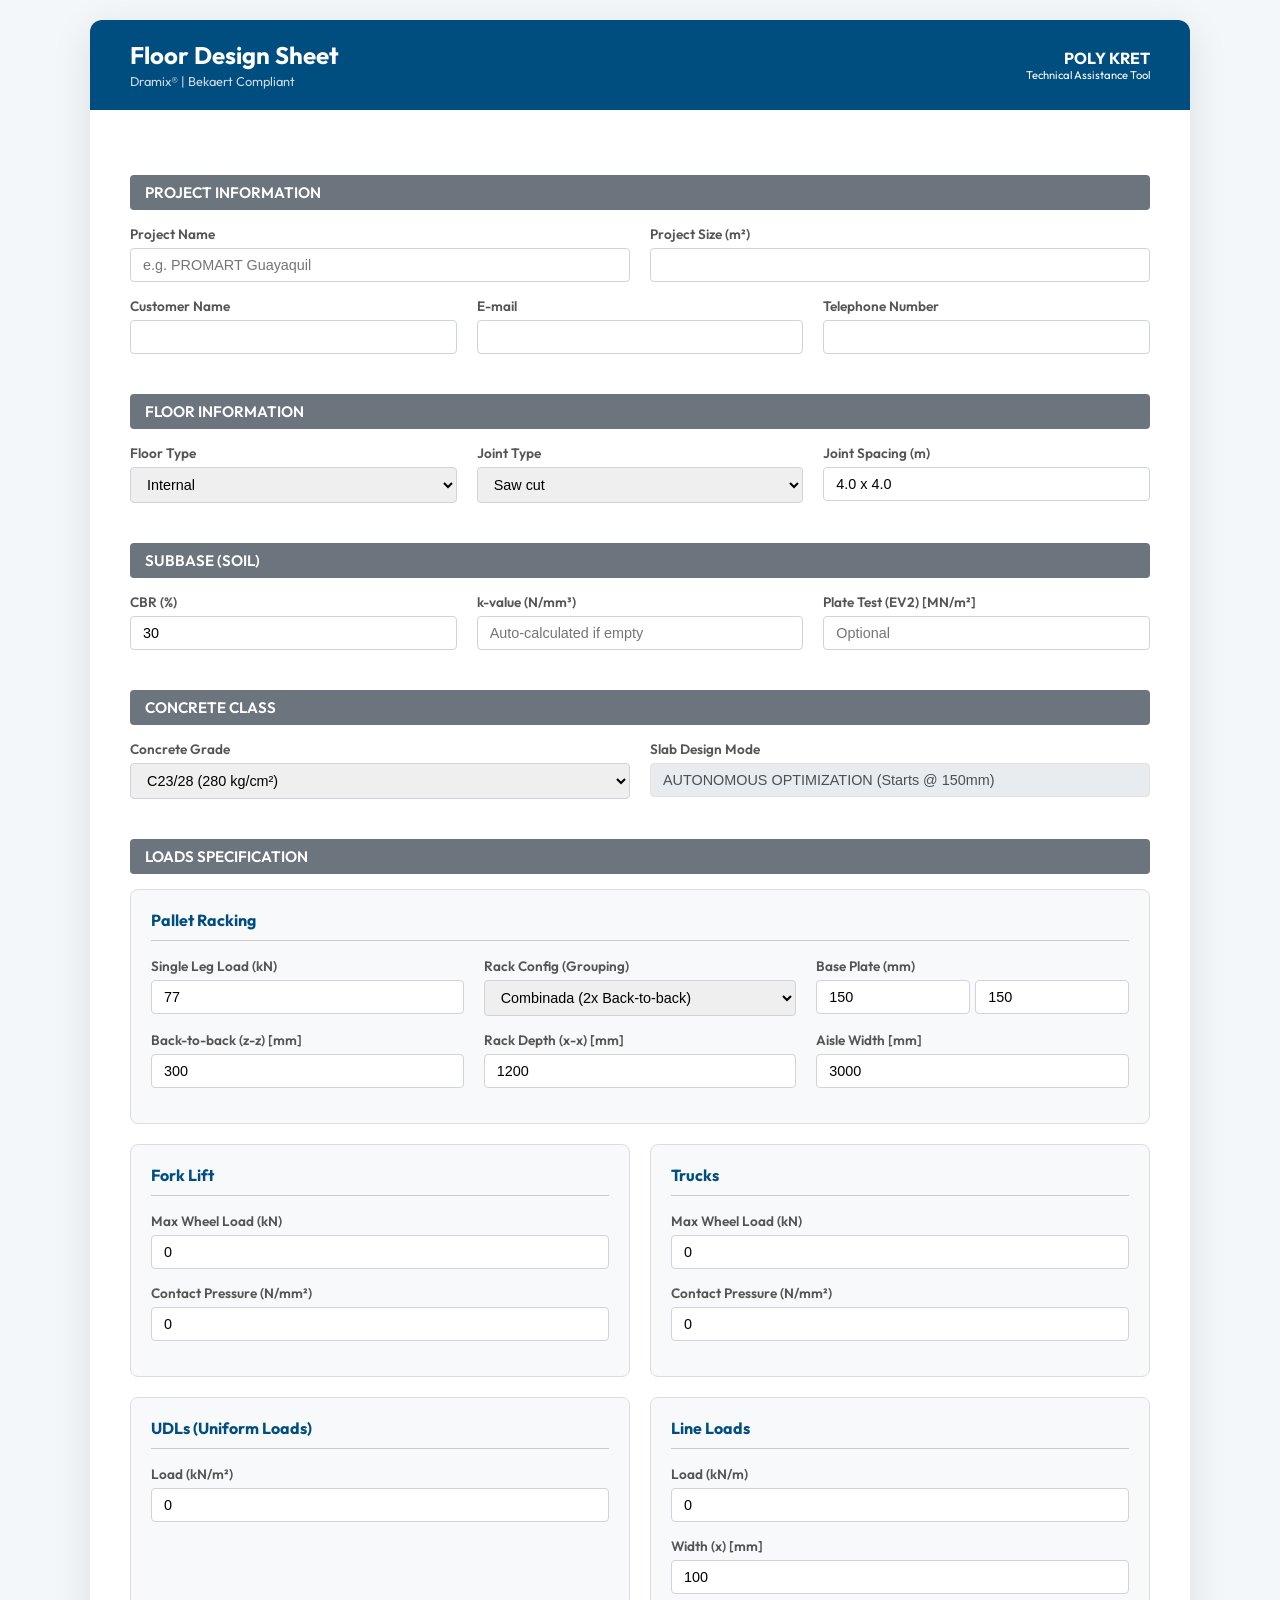
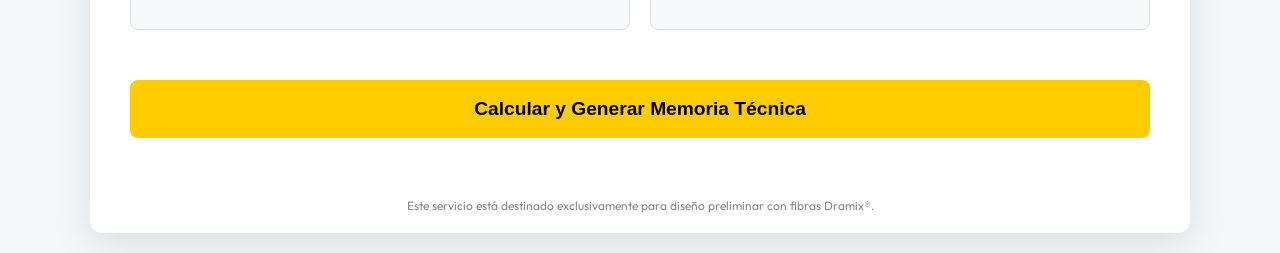
==== commit 6a30ce7e: "Feature: Total Optimization Engine (Slab + Fiber + Dosage delivered as outputs)" ====
--- a/templates/index.html
+++ b/templates/index.html
@@ -231,22 +231,6 @@
             </div>
         </div>
 
-        <!-- REINFORCEMENT -->
-        <div class="section-title">Reinforcement (Fiber specification)</div>
-        <div class="grid-2">
-            <div class="input-group">
-                <label>Fiber Type</label>
-                <select name="fiber_type">
-                    <option value="4D 80/60BGE">Dramix® 4D 80/60BGE</option>
-                    <option value="3D 80/60BG">Dramix® 3D 80/60BG</option>
-                </select>
-            </div>
-            <div class="input-group">
-                <label>Dosage (kg/m³)</label>
-                <input type="number" name="dosage" value="22" step="0.5">
-            </div>
-        </div>
-
         <div class="section-title">Loads Specification</div>
         
         <!-- PALLET RACKING -->
@@ -375,31 +359,36 @@
         };
 
         summary.innerHTML = `
-            ${data.technical_alert ? `
-                <div style="background:#fff3cd; color:#856404; padding:15px; border:1px solid #ffeeba; border-radius:8px; margin-bottom:20px; font-weight:bold; border-left:5px solid #ffc107;">
-                    ⚠️ ${data.technical_alert}
-                </div>
-            ` : ''}
-            <div style="text-align:center; padding:20px; border:2px solid #004d80; border-radius:15px; background:white; margin-bottom:20px;">
-                <h1 style="margin:0; font-size:3rem; color:#004d80;">${data.h} mm</h1>
-                <p style="font-weight:600; text-transform:uppercase; letter-spacing:1px; margin:5px 0;">Espesor Mínimo Recomendado</p>
-                <div style="display:inline-block; padding:5px 15px; background:${getStatusColor(data.max_ratio)}; color:${data.max_ratio >= 0.95 && data.max_ratio <= 1.0 ? 'black' : 'white'}; border-radius:20px; font-size:0.9rem; font-weight:bold;">
-                    ${data.max_ratio > 1.0 ? 'DISEÑO NO VIABLE' : data.max_ratio >= 0.95 ? 'DISEÑO AJUSTADO (ALERTA)' : 'DISEÑO SEGURO'}
+            <div style="background:white; border:2px solid #004d80; border-radius:15px; overflow:hidden; margin-bottom:25px;">
+                <div style="background:#004d80; color:white; padding:15px; text-align:center; font-weight:bold;">SOLUCIÓN RECOMENDADA (POLYKRET OPTIMIZER)</div>
+                <div style="padding:25px; display:grid; grid-template-columns: 1fr 1fr 1fr; gap:15px; text-align:center;">
+                    <div>
+                        <span style="font-size:0.8rem; color:#666; text-transform:uppercase;">Espesor Losa</span>
+                        <h2 style="margin:5px 0; color:#004d80; font-size:2.5rem;">${data.h} <small style="font-size:1rem;">mm</small></h2>
+                    </div>
+                    <div>
+                        <span style="font-size:0.8rem; color:#666; text-transform:uppercase;">Fibra Dramix®</span>
+                        <h2 style="margin:5px 0; color:#004d80; font-size:1.5rem;">${data.fiber_type.split(' ')[1]}</h2>
+                    </div>
+                    <div>
+                        <span style="font-size:0.8rem; color:#666; text-transform:uppercase;">Dosificación</span>
+                        <h2 style="margin:5px 0; color:#004d80; font-size:2.2rem;">${data.dosage} <small style="font-size:1rem;">kg/m³</small></h2>
+                    </div>
                 </div>
             </div>
             
             <div class="grid-2">
                 <div class="result-card" style="background:#f8f9fa; border:1px solid #ddd;">
-                    <h3 style="margin-top:0">Ratios de Utilización (TR34)</h3>
-                    <p>Flexión (mEd/mRd): <strong style="color:${getStatusColor(data.ratio_flex)}">${data.ratio_flex}</strong></p>
+                    <h3 style="margin-top:0">Seguridad Estructural (Ratio)</h3>
+                    <p>Flexión/Juntas: <strong style="color:${getStatusColor(data.max_ratio)}">${data.max_ratio}</strong></p>
                     <p>Punzonamiento: <strong style="color:${getStatusColor(data.ratio_punch)}">${data.ratio_punch}</strong></p>
-                    <p>Presión Suelo: <strong style="color:${getStatusColor(data.ratio_soil)}">${data.ratio_soil}</strong></p>
+                    <p>Suelo: <strong>${data.ratio_soil}</strong></p>
                 </div>
                 <div class="result-card" style="background:#f8f9fa; border:1px solid #ddd;">
-                    <h3 style="margin-top:0">Detalles Técnicos</h3>
-                    <p>Módulo K: ${data.k_val} N/mm³</p>
-                    <p>Carga efectiva: ${data.h}mm slab</p>
-                    <p style="font-size:0.75rem; color:#666; font-style:italic;">Cálculo basado en la transferencia de carga en juntas (θ) y resistencia residual del concreto reforzado con fibras Dramix®.</p>
+                    <h3 style="margin-top:0">Especificaciones Técnicas</h3>
+                    <p>Concreto: <strong>${data.fck} MPa</strong></p>
+                    <p>Módulo de Apoyo K: ${data.k_val} N/mm³</p>
+                    <p style="font-size:0.7rem; color:#888; font-style:italic; margin-top:10px;">Esta solución representa el equilibrio óptimo entre economía de concreto y rendimiento de fibra acero.</p>
                 </div>
             </div>
         `;
